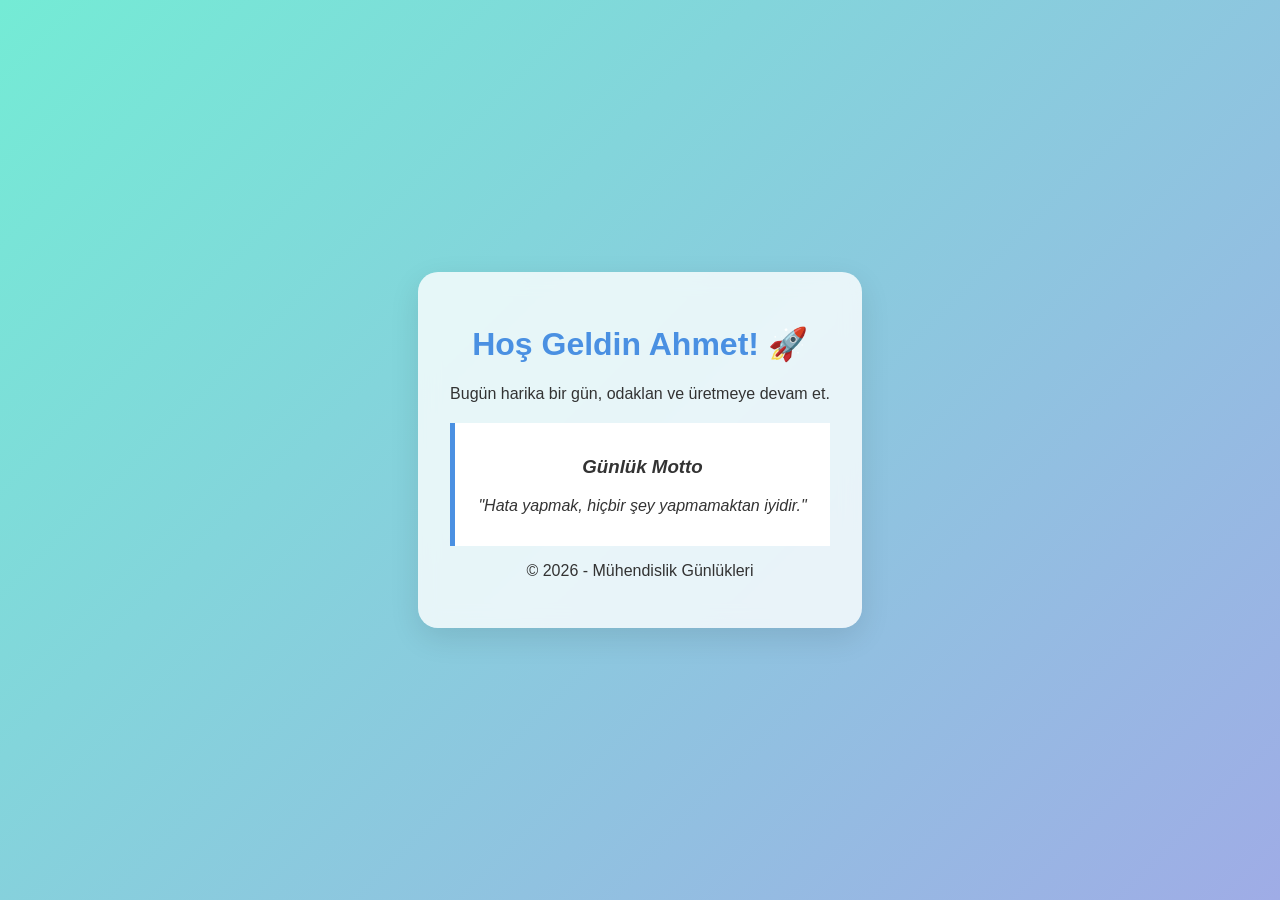
==== index.html @ e330e811 "Add files via upload" ====
<!DOCTYPE html>
<html lang="tr">
<head>
    <meta charset="UTF-8">
    <meta name="viewport" content="width=device-width, initial-scale=1.0">
    <title>Benim Mutlu Alanım</title>
    <link rel="stylesheet" href="style.css"> </head>
<body>

    <div class="container">
        <header>
            <h1>Hoş Geldin Ahmet! 🚀</h1>
            <p>Bugün harika bir gün, odaklan ve üretmeye devam et.</p>
        </header>

        <section class="motivation">
            <div class="card">
                <h3>Günlük Motto</h3>
                <p>"Hata yapmak, hiçbir şey yapmamaktan iyidir."</p>
            </div>
        </section>

        <footer>
            <p>© 2026 - Mühendislik Günlükleri</p>
        </footer>
    </div>

</body>
</html>
---- style.css ----
body {
    background: linear-gradient(135deg, #74ebd5 0%, #9face6 100%); /* Rahatlatıcı bir geçiş */
    font-family: 'Segoe UI', Tahoma, Geneva, Verdana, sans-serif;
    display: flex;
    justify-content: center;
    align-items: center;
    height: 100vh;
    margin: 0;
    color: #333;
}

.container {
    background: rgba(255, 255, 255, 0.8); /* Yarı şeffaf beyaz */
    padding: 2rem;
    border-radius: 20px;
    box-shadow: 0 10px 30px rgba(0,0,0,0.1);
    text-align: center;
    backdrop-filter: blur(10px); /* Cam efekti */
}

h1 {
    color: #4a90e2;
}

.card {
    background: #fff;
    padding: 15px;
    border-left: 5px solid #4a90e2;
    margin-top: 20px;
    font-style: italic;
}
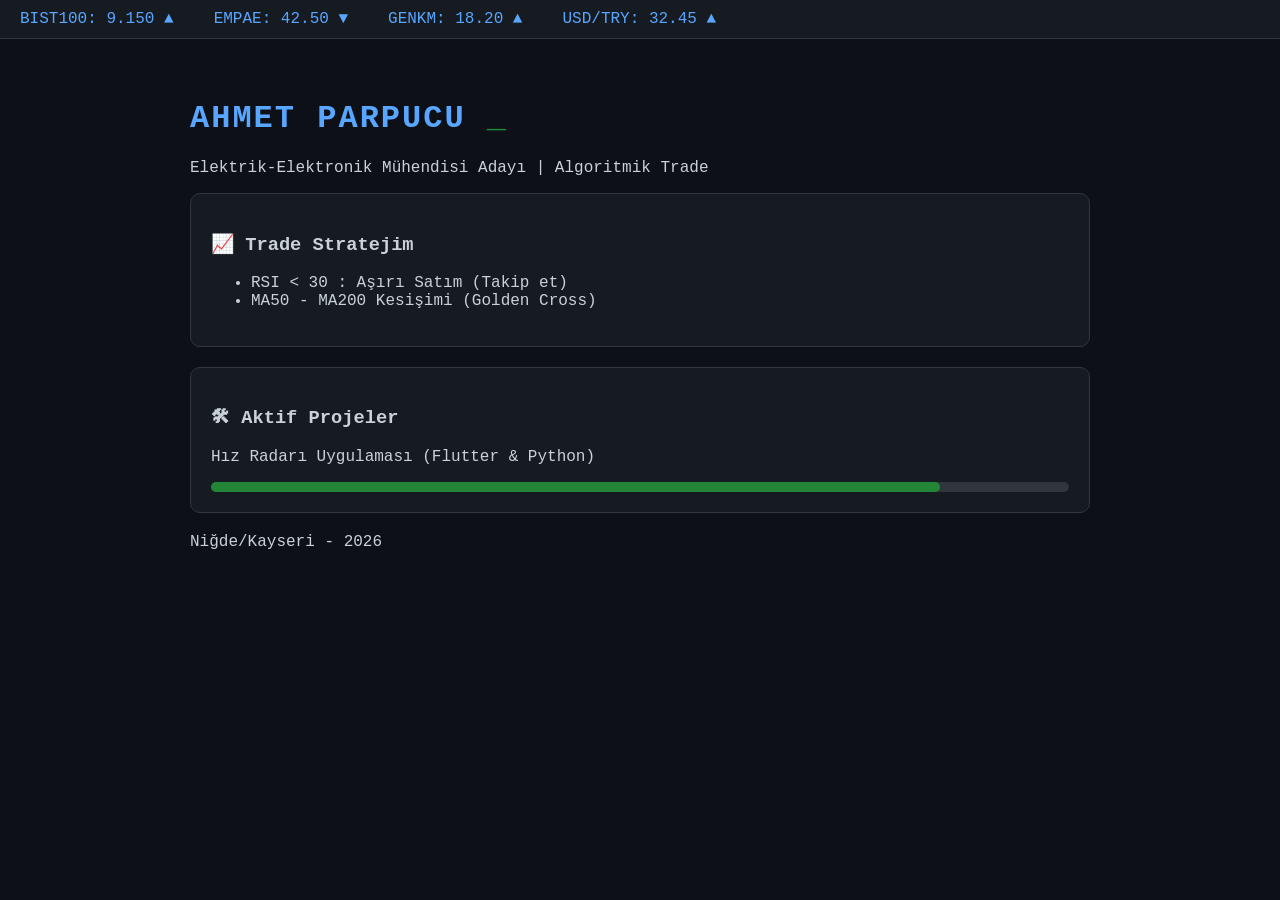
==== commit 9bd838d5: "Add files via upload" ====
--- a/index.html
+++ b/index.html
@@ -3,25 +3,44 @@
 <head>
     <meta charset="UTF-8">
     <meta name="viewport" content="width=device-width, initial-scale=1.0">
-    <title>Benim Mutlu Alanım</title>
-    <link rel="stylesheet" href="style.css"> </head>
+    <title>Ahmet'in Kontrol Paneli</title>
+    <link rel="stylesheet" href="style.css">
+</head>
 <body>
 
-    <div class="container">
+    <div class="ticker-wrap">
+        <div class="ticker">
+            <span class="ticker-item">BIST100: 9.150 ▲</span>
+            <span class="ticker-item">EMPAE: 42.50 ▼</span>
+            <span class="ticker-item">GENKM: 18.20 ▲</span>
+            <span class="ticker-item">USD/TRY: 32.45 ▲</span>
+        </div>
+    </div>
+
+    <div class="main-container">
         <header>
-            <h1>Hoş Geldin Ahmet! 🚀</h1>
-            <p>Bugün harika bir gün, odaklan ve üretmeye devam et.</p>
+            <h1>AHMET PARPUCU <span class="blink">_</span></h1>
+            <p>Elektrik-Elektronik Mühendisi Adayı | Algoritmik Trade</p>
         </header>
 
-        <section class="motivation">
-            <div class="card">
-                <h3>Günlük Motto</h3>
-                <p>"Hata yapmak, hiçbir şey yapmamaktan iyidir."</p>
+        <div class="grid-container">
+            <div class="glass-card">
+                <h3>📈 Trade Stratejim</h3>
+                <ul>
+                    <li>RSI < 30 : Aşırı Satım (Takip et)</li>
+                    <li>MA50 - MA200 Kesişimi (Golden Cross)</li>
+                </ul>
             </div>
-        </section>
+
+            <div class="glass-card">
+                <h3>🛠 Aktif Projeler</h3>
+                <p>Hız Radarı Uygulaması (Flutter & Python)</p>
+                <div class="progress-bar"><div class="progress" style="width: 85%;"></div></div>
+            </div>
+        </div>
 
         <footer>
-            <p>© 2026 - Mühendislik Günlükleri</p>
+            <p>Niğde/Kayseri - 2026</p>
         </footer>
     </div>
 
--- a/style.css
+++ b/style.css
@@ -1,31 +1,47 @@
 body {
-    background: linear-gradient(135deg, #74ebd5 0%, #9face6 100%); /* Rahatlatıcı bir geçiş */
-    font-family: 'Segoe UI', Tahoma, Geneva, Verdana, sans-serif;
-    display: flex;
-    justify-content: center;
-    align-items: center;
-    height: 100vh;
+    background-color: #0d1117; /* GitHub karanlık modu rengi */
+    color: #c9d1d9;
+    font-family: 'Courier New', Courier, monospace;
     margin: 0;
-    color: #333;
+    overflow-x: hidden;
 }
 
-.container {
-    background: rgba(255, 255, 255, 0.8); /* Yarı şeffaf beyaz */
-    padding: 2rem;
-    border-radius: 20px;
-    box-shadow: 0 10px 30px rgba(0,0,0,0.1);
-    text-align: center;
-    backdrop-filter: blur(10px); /* Cam efekti */
+.ticker-wrap {
+    background: #161b22;
+    padding: 10px 0;
+    border-bottom: 1px solid #30363d;
 }
 
-h1 {
-    color: #4a90e2;
+.ticker {
+    display: flex;
+    white-space: nowrap;
+    animation: marquee 20s linear infinite;
 }
 
-.card {
-    background: #fff;
-    padding: 15px;
-    border-left: 5px solid #4a90e2;
-    margin-top: 20px;
-    font-style: italic;
-}+@keyframes marquee {
+    0% { transform: translateX(100%); }
+    100% { transform: translateX(-100%); }
+}
+
+.ticker-item { margin: 0 20px; color: #58a6ff; }
+
+.main-container { padding: 40px; max-width: 900px; margin: auto; }
+
+h1 { color: #58a6ff; letter-spacing: 2px; }
+
+.blink { animation: blinker 1s linear infinite; color: #238636; }
+@keyframes blinker { 50% { opacity: 0; } }
+
+.glass-card {
+    background: #161b22;
+    border: 1px solid #30363d;
+    padding: 20px;
+    border-radius: 10px;
+    margin-bottom: 20px;
+    transition: 0.3s;
+}
+
+.glass-card:hover { border-color: #58a6ff; transform: translateY(-5px); }
+
+.progress-bar { background: #30363d; border-radius: 5px; height: 10px; margin-top: 10px; }
+.progress { background: #238636; height: 100%; border-radius: 5px; }
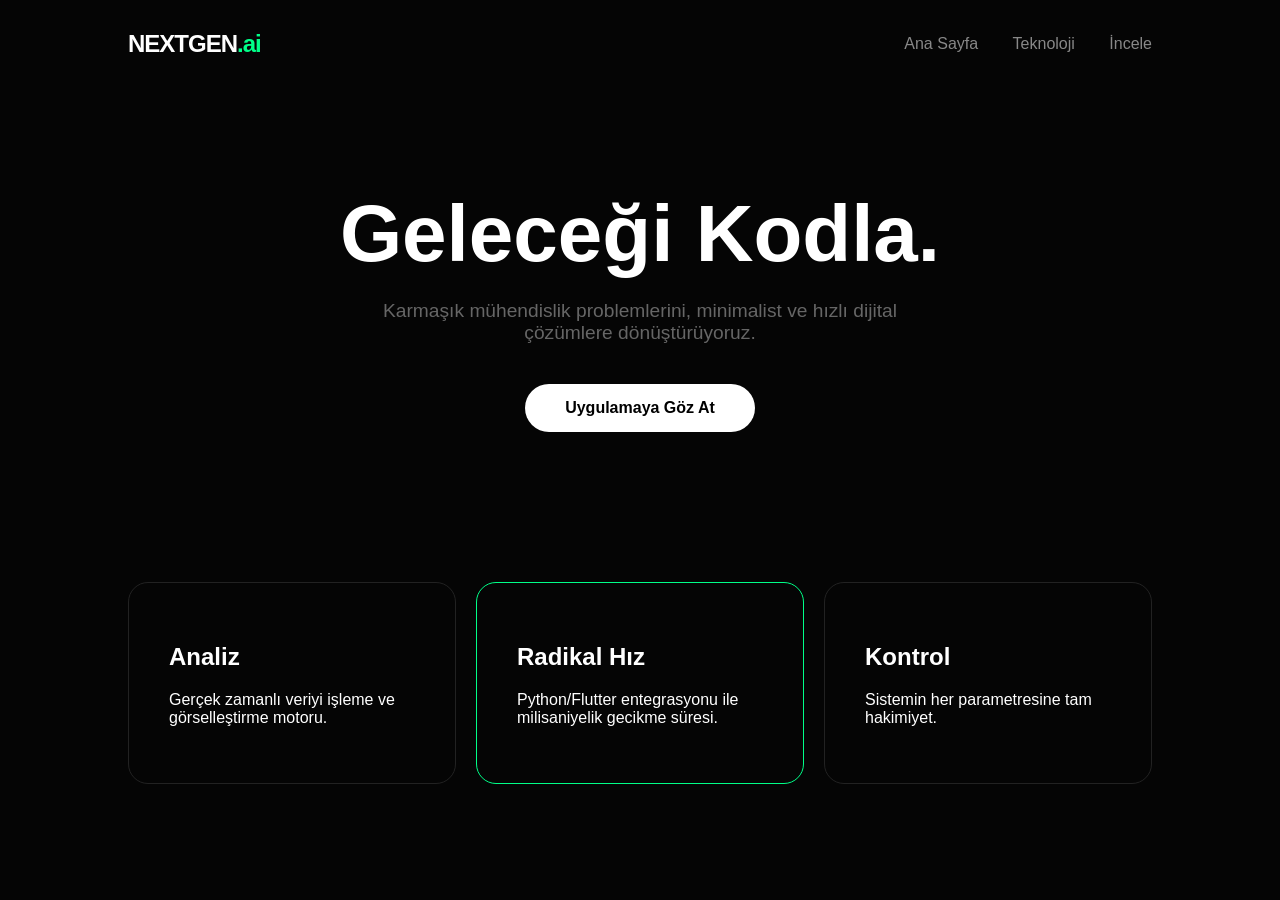
==== commit d5b2e172: "Add files via upload" ====
--- a/index.html
+++ b/index.html
@@ -2,47 +2,42 @@
 <html lang="tr">
 <head>
     <meta charset="UTF-8">
-    <meta name="viewport" content="width=device-width, initial-scale=1.0">
-    <title>Ahmet'in Kontrol Paneli</title>
+    <title>NextGen | Mühendislik Çözümleri</title>
     <link rel="stylesheet" href="style.css">
 </head>
 <body>
 
-    <div class="ticker-wrap">
-        <div class="ticker">
-            <span class="ticker-item">BIST100: 9.150 ▲</span>
-            <span class="ticker-item">EMPAE: 42.50 ▼</span>
-            <span class="ticker-item">GENKM: 18.20 ▲</span>
-            <span class="ticker-item">USD/TRY: 32.45 ▲</span>
-        </div>
-    </div>
+    <header class="navbar">
+        <div class="brand">NEXTGEN<span>.ai</span></div>
+        <nav>
+            <a href="#">Ana Sayfa</a>
+            <a href="#">Teknoloji</a>
+            <a href="#" class="cta-nav">İncele</a>
+        </nav>
+    </header>
 
-    <div class="main-container">
-        <header>
-            <h1>AHMET PARPUCU <span class="blink">_</span></h1>
-            <p>Elektrik-Elektronik Mühendisi Adayı | Algoritmik Trade</p>
-        </header>
+    <main>
+        <section class="hero-section">
+            <h1>Geleceği Kodla.</h1>
+            <p>Karmaşık mühendislik problemlerini, minimalist ve hızlı dijital çözümlere dönüştürüyoruz.</p>
+            <div class="main-cta">Uygulamaya Göz At</div>
+        </section>
 
-        <div class="grid-container">
-            <div class="glass-card">
-                <h3>📈 Trade Stratejim</h3>
-                <ul>
-                    <li>RSI < 30 : Aşırı Satım (Takip et)</li>
-                    <li>MA50 - MA200 Kesişimi (Golden Cross)</li>
-                </ul>
+        <section class="grid-section">
+            <div class="box">
+                <h2>Analiz</h2>
+                <p>Gerçek zamanlı veriyi işleme ve görselleştirme motoru.</p>
             </div>
-
-            <div class="glass-card">
-                <h3>🛠 Aktif Projeler</h3>
-                <p>Hız Radarı Uygulaması (Flutter & Python)</p>
-                <div class="progress-bar"><div class="progress" style="width: 85%;"></div></div>
+            <div class="box highlight">
+                <h2>Radikal Hız</h2>
+                <p>Python/Flutter entegrasyonu ile milisaniyelik gecikme süresi.</p>
             </div>
-        </div>
-
-        <footer>
-            <p>Niğde/Kayseri - 2026</p>
-        </footer>
-    </div>
+            <div class="box">
+                <h2>Kontrol</h2>
+                <p>Sistemin her parametresine tam hakimiyet.</p>
+            </div>
+        </section>
+    </main>
 
 </body>
 </html>
--- a/style.css
+++ b/style.css
@@ -1,47 +1,33 @@
 body {
-    background-color: #0d1117; /* GitHub karanlık modu rengi */
-    color: #c9d1d9;
-    font-family: 'Courier New', Courier, monospace;
+    background-color: #050505;
+    color: #ffffff;
+    font-family: 'Helvetica Neue', Arial, sans-serif;
     margin: 0;
-    overflow-x: hidden;
 }
 
-.ticker-wrap {
-    background: #161b22;
-    padding: 10px 0;
-    border-bottom: 1px solid #30363d;
+.navbar {
+    display: flex;
+    justify-content: space-between;
+    padding: 30px 10%;
+    align-items: center;
 }
 
-.ticker {
-    display: flex;
-    white-space: nowrap;
-    animation: marquee 20s linear infinite;
+.brand { font-size: 1.5rem; font-weight: 800; letter-spacing: -1px; }
+.brand span { color: #00ff88; }
+
+.navbar nav a { color: #888; text-decoration: none; margin-left: 30px; transition: 0.3s; }
+.navbar nav a:hover { color: #fff; }
+
+.hero-section { text-align: center; padding: 100px 20px; }
+.hero-section h1 { font-size: 5rem; margin: 0; }
+.hero-section p { color: #666; font-size: 1.2rem; max-width: 600px; margin: 20px auto; }
+
+.main-cta {
+    background: #fff; color: #000; display: inline-block; padding: 15px 40px;
+    border-radius: 50px; font-weight: bold; cursor: pointer; margin-top: 20px;
 }
 
-@keyframes marquee {
-    0% { transform: translateX(100%); }
-    100% { transform: translateX(-100%); }
-}
-
-.ticker-item { margin: 0 20px; color: #58a6ff; }
-
-.main-container { padding: 40px; max-width: 900px; margin: auto; }
-
-h1 { color: #58a6ff; letter-spacing: 2px; }
-
-.blink { animation: blinker 1s linear infinite; color: #238636; }
-@keyframes blinker { 50% { opacity: 0; } }
-
-.glass-card {
-    background: #161b22;
-    border: 1px solid #30363d;
-    padding: 20px;
-    border-radius: 10px;
-    margin-bottom: 20px;
-    transition: 0.3s;
-}
-
-.glass-card:hover { border-color: #58a6ff; transform: translateY(-5px); }
-
-.progress-bar { background: #30363d; border-radius: 5px; height: 10px; margin-top: 10px; }
-.progress { background: #238636; height: 100%; border-radius: 5px; }+.grid-section { display: grid; grid-template-columns: repeat(3, 1fr); gap: 20px; padding: 0 10%; margin-top: 50px; }
+.box { border: 1px solid #222; padding: 40px; border-radius: 20px; transition: 0.4s; }
+.box:hover { border-color: #fff; transform: translateY(-10px); }
+.highlight { border-color: #00ff88; }
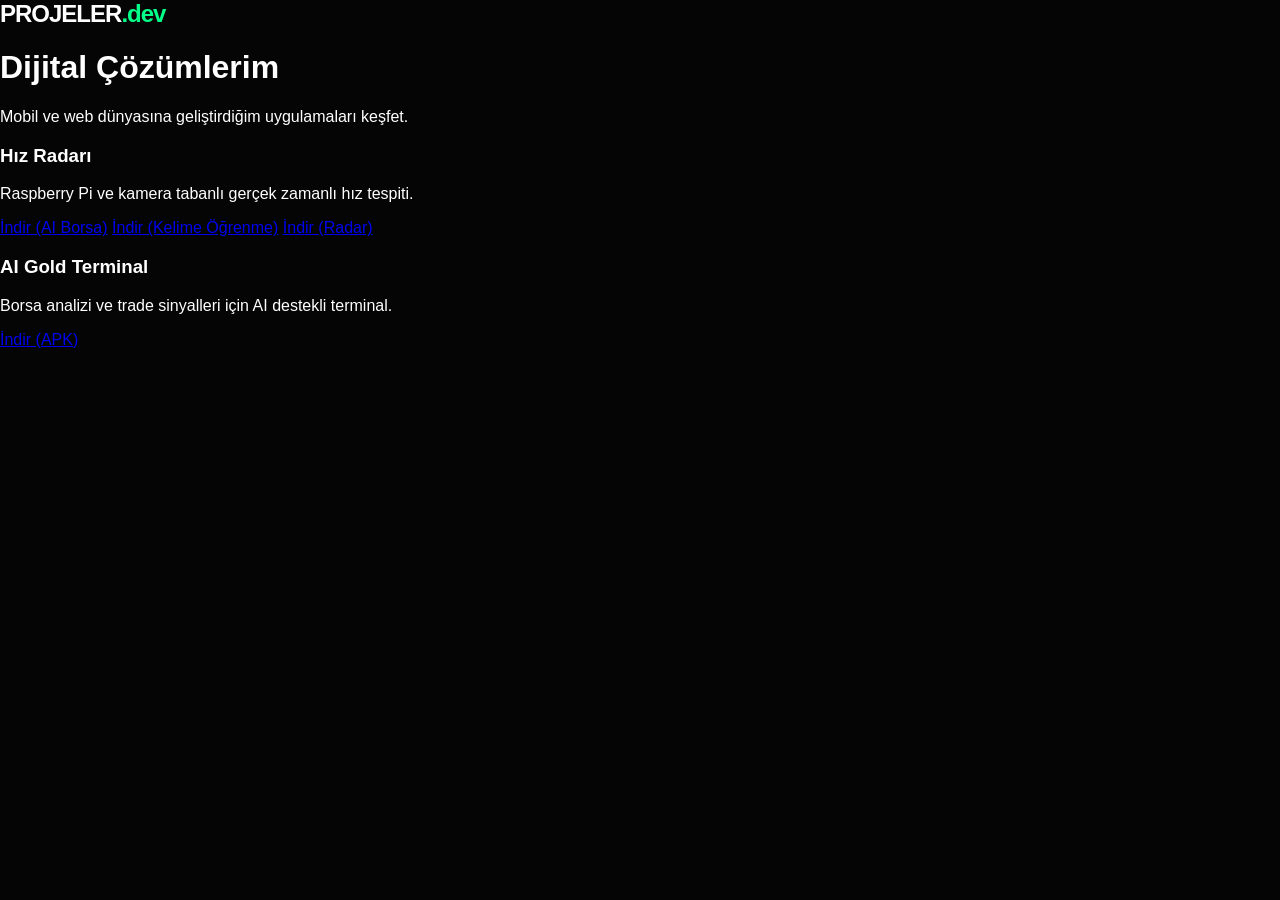
==== commit 2d5c28cf: "Add files via upload" ====
--- a/index.html
+++ b/index.html
@@ -2,42 +2,37 @@
 <html lang="tr">
 <head>
     <meta charset="UTF-8">
-    <title>NextGen | Mühendislik Çözümleri</title>
+    <title>Ahmet'in Uygulama Portfolyosu</title>
     <link rel="stylesheet" href="style.css">
 </head>
 <body>
 
-    <header class="navbar">
-        <div class="brand">NEXTGEN<span>.ai</span></div>
-        <nav>
-            <a href="#">Ana Sayfa</a>
-            <a href="#">Teknoloji</a>
-            <a href="#" class="cta-nav">İncele</a>
-        </nav>
+    <nav>
+        <div class="brand">PROJELER<span>.dev</span></div>
+    </nav>
+
+    <header class="hero">
+        <h1>Dijital Çözümlerim</h1>
+        <p>Mobil ve web dünyasına geliştirdiğim uygulamaları keşfet.</p>
     </header>
 
-    <main>
-        <section class="hero-section">
-            <h1>Geleceği Kodla.</h1>
-            <p>Karmaşık mühendislik problemlerini, minimalist ve hızlı dijital çözümlere dönüştürüyoruz.</p>
-            <div class="main-cta">Uygulamaya Göz At</div>
-        </section>
+    <section class="app-grid">
+        <div class="app-card">
+            <h3>Hız Radarı</h3>
+            <p>Raspberry Pi ve kamera tabanlı gerçek zamanlı hız tespiti.</p>
+          <a href="https://github.com/ahmet-parpucu51/mutlu-alanim/releases/download/v1.0/AI_BORSA.apk" class="download-btn">İndir (AI Borsa)</a>
 
-        <section class="grid-section">
-            <div class="box">
-                <h2>Analiz</h2>
-                <p>Gerçek zamanlı veriyi işleme ve görselleştirme motoru.</p>
-            </div>
-            <div class="box highlight">
-                <h2>Radikal Hız</h2>
-                <p>Python/Flutter entegrasyonu ile milisaniyelik gecikme süresi.</p>
-            </div>
-            <div class="box">
-                <h2>Kontrol</h2>
-                <p>Sistemin her parametresine tam hakimiyet.</p>
-            </div>
-        </section>
-    </main>
+<a href="https://github.com/ahmet-parpucu51/mutlu-alanim/releases/download/v1.0/kelime_ogrenme.apk" class="download-btn">İndir (Kelime Öğrenme)</a>
+
+<a href="https://github.com/ahmet-parpucu51/mutlu-alanim/releases/download/v1.0/mobile.radar.apk" class="download-btn">İndir (Radar)</a>
+        </div>
+
+        <div class="app-card">
+            <h3>AI Gold Terminal</h3>
+            <p>Borsa analizi ve trade sinyalleri için AI destekli terminal.</p>
+            <a href="#" class="download-btn">İndir (APK)</a>
+        </div>
+    </section>
 
 </body>
 </html>
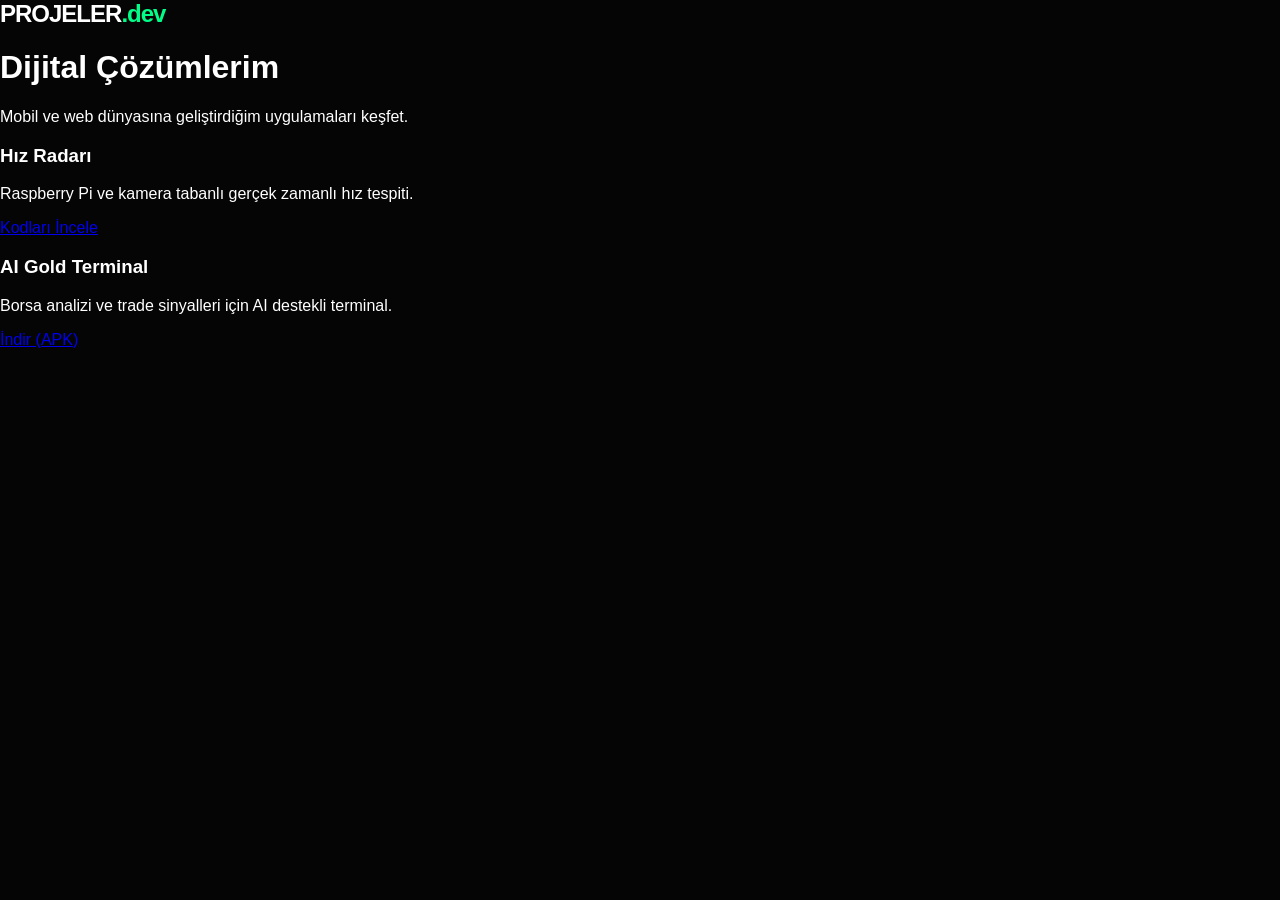
==== commit f7670469: "Add files via upload" ====
--- a/index.html
+++ b/index.html
@@ -2,7 +2,11 @@
 <html lang="tr">
 <head>
     <meta charset="UTF-8">
+    <meta name="viewport" content="width=device-width, initial-scale=1.0">
     <title>Ahmet'in Uygulama Portfolyosu</title>
+    
+    <meta name="google-site-verification" content="UXQDxeBykDP3KL1BIM7Q8jVU5co3UbtxSl4h3eMfzz0" />
+    
     <link rel="stylesheet" href="style.css">
 </head>
 <body>
@@ -20,11 +24,7 @@
         <div class="app-card">
             <h3>Hız Radarı</h3>
             <p>Raspberry Pi ve kamera tabanlı gerçek zamanlı hız tespiti.</p>
-          <a href="https://github.com/ahmet-parpucu51/mutlu-alanim/releases/download/v1.0/AI_BORSA.apk" class="download-btn">İndir (AI Borsa)</a>
-
-<a href="https://github.com/ahmet-parpucu51/mutlu-alanim/releases/download/v1.0/kelime_ogrenme.apk" class="download-btn">İndir (Kelime Öğrenme)</a>
-
-<a href="https://github.com/ahmet-parpucu51/mutlu-alanim/releases/download/v1.0/mobile.radar.apk" class="download-btn">İndir (Radar)</a>
+            <a href="https://github.com/ahmet-parpucu51/mutlu-alanim" class="download-btn">Kodları İncele</a>
         </div>
 
         <div class="app-card">
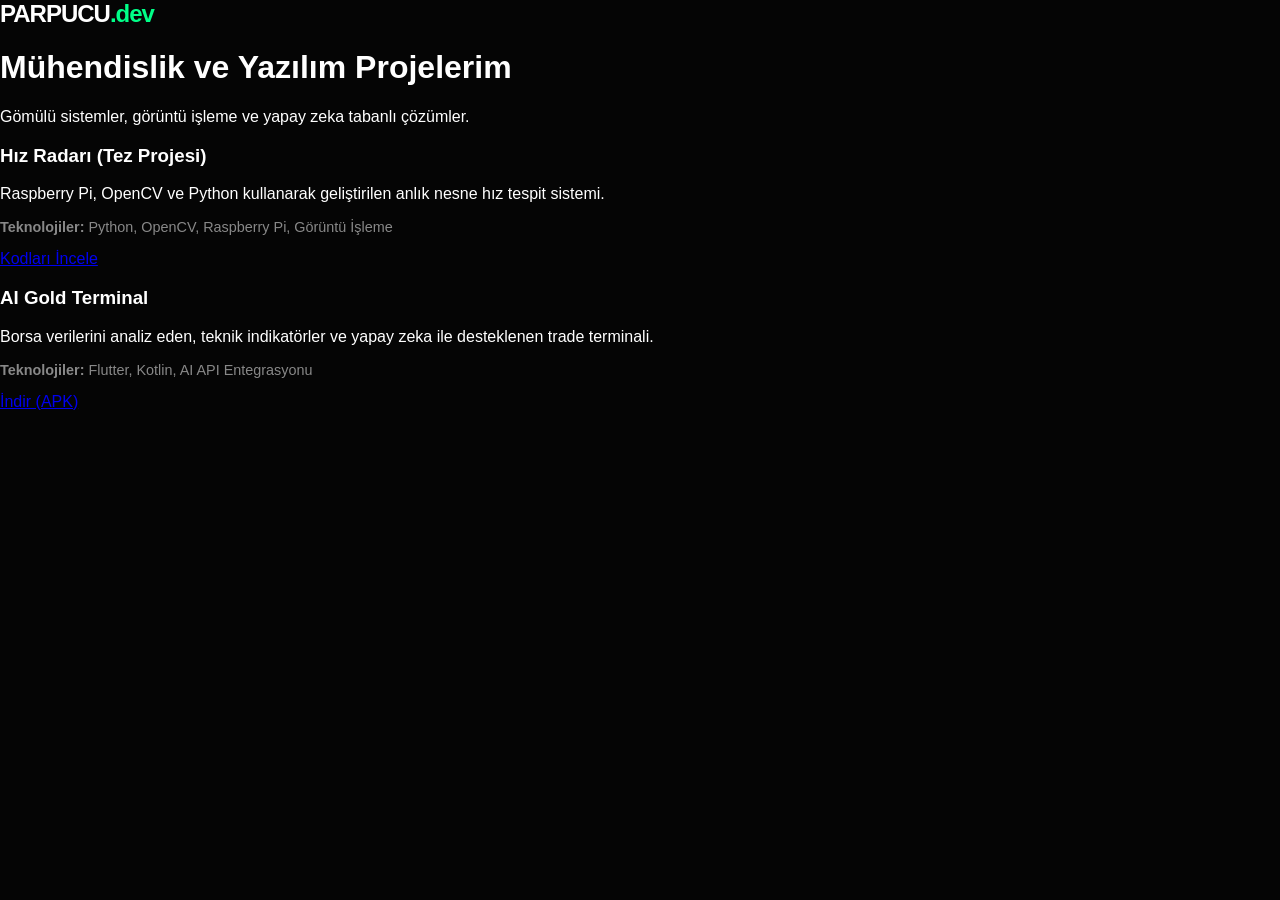
==== commit 238812a8: "Add files via upload" ====
--- a/index.html
+++ b/index.html
@@ -3,7 +3,7 @@
 <head>
     <meta charset="UTF-8">
     <meta name="viewport" content="width=device-width, initial-scale=1.0">
-    <title>Ahmet'in Uygulama Portfolyosu</title>
+    <title>Ahmet Parpucu | Mühendislik Portfolyosu</title>
     
     <meta name="google-site-verification" content="UXQDxeBykDP3KL1BIM7Q8jVU5co3UbtxSl4h3eMfzz0" />
     
@@ -12,26 +12,34 @@
 <body>
 
     <nav>
-        <div class="brand">PROJELER<span>.dev</span></div>
+        <div class="brand">PARPUCU<span>.dev</span></div>
     </nav>
 
     <header class="hero">
-        <h1>Dijital Çözümlerim</h1>
-        <p>Mobil ve web dünyasına geliştirdiğim uygulamaları keşfet.</p>
+        <h1>Mühendislik ve Yazılım Projelerim</h1>
+        <p>Gömülü sistemler, görüntü işleme ve yapay zeka tabanlı çözümler.</p>
     </header>
 
     <section class="app-grid">
+        
         <div class="app-card">
-            <h3>Hız Radarı</h3>
-            <p>Raspberry Pi ve kamera tabanlı gerçek zamanlı hız tespiti.</p>
+            <h3>Hız Radarı (Tez Projesi)</h3>
+            <p>Raspberry Pi, OpenCV ve Python kullanarak geliştirilen anlık nesne hız tespit sistemi.</p>
+            <div style="margin: 15px 0; font-size: 0.9rem; color: #888;">
+                <p><strong>Teknolojiler:</strong> Python, OpenCV, Raspberry Pi, Görüntü İşleme</p>
+            </div>
             <a href="https://github.com/ahmet-parpucu51/mutlu-alanim" class="download-btn">Kodları İncele</a>
         </div>
 
         <div class="app-card">
             <h3>AI Gold Terminal</h3>
-            <p>Borsa analizi ve trade sinyalleri için AI destekli terminal.</p>
+            <p>Borsa verilerini analiz eden, teknik indikatörler ve yapay zeka ile desteklenen trade terminali.</p>
+            <div style="margin: 15px 0; font-size: 0.9rem; color: #888;">
+                <p><strong>Teknolojiler:</strong> Flutter, Kotlin, AI API Entegrasyonu</p>
+            </div>
             <a href="#" class="download-btn">İndir (APK)</a>
         </div>
+
     </section>
 
 </body>
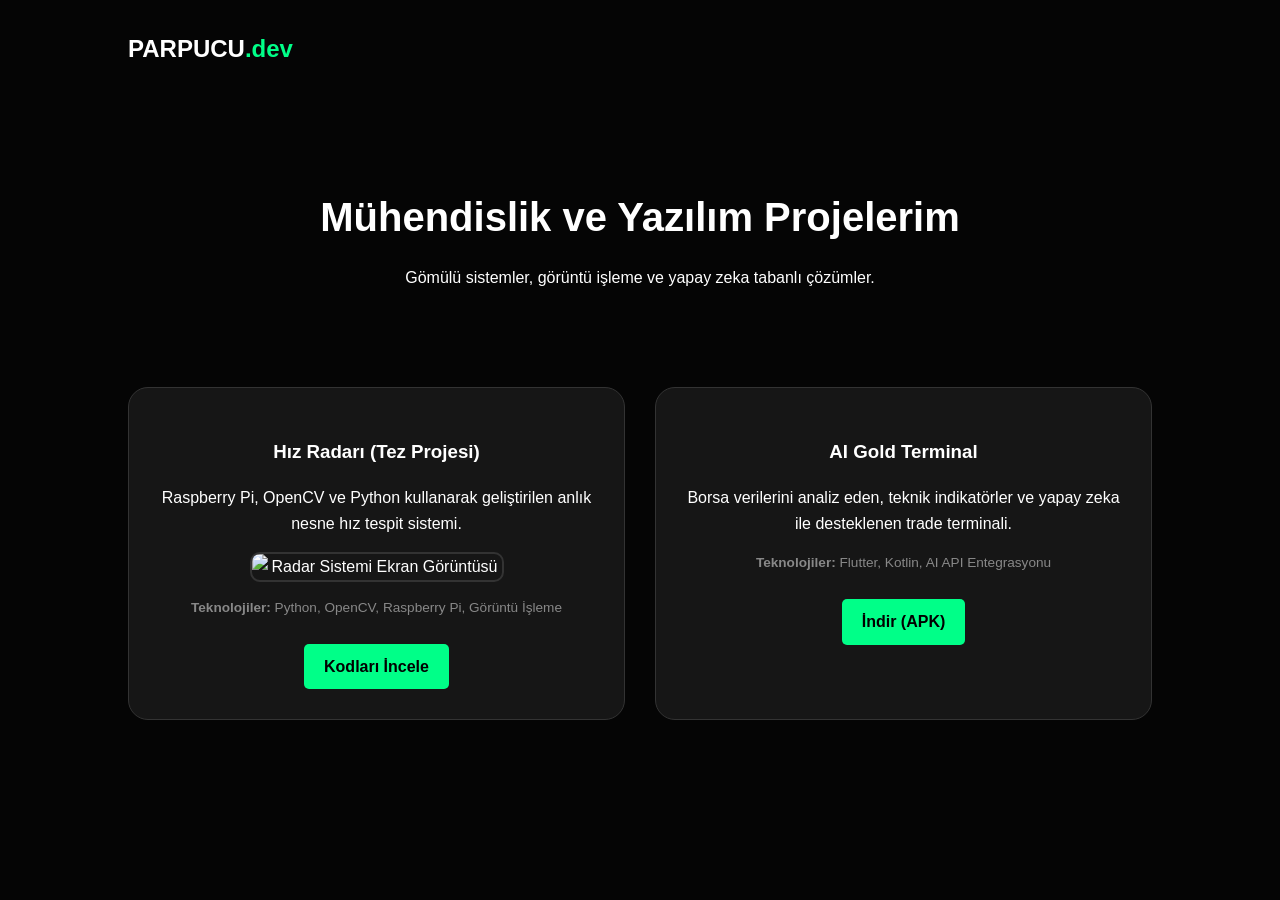
==== commit 08be0ce9: "Add files via upload" ====
--- a/index.html
+++ b/index.html
@@ -25,7 +25,10 @@
         <div class="app-card">
             <h3>Hız Radarı (Tez Projesi)</h3>
             <p>Raspberry Pi, OpenCV ve Python kullanarak geliştirilen anlık nesne hız tespit sistemi.</p>
-            <div style="margin: 15px 0; font-size: 0.9rem; color: #888;">
+            
+            <img src="radar_ekran.jpg" alt="Radar Sistemi Ekran Görüntüsü" class="app-screenshot">
+
+            <div class="tech-stack">
                 <p><strong>Teknolojiler:</strong> Python, OpenCV, Raspberry Pi, Görüntü İşleme</p>
             </div>
             <a href="https://github.com/ahmet-parpucu51/mutlu-alanim" class="download-btn">Kodları İncele</a>
@@ -34,7 +37,7 @@
         <div class="app-card">
             <h3>AI Gold Terminal</h3>
             <p>Borsa verilerini analiz eden, teknik indikatörler ve yapay zeka ile desteklenen trade terminali.</p>
-            <div style="margin: 15px 0; font-size: 0.9rem; color: #888;">
+            <div class="tech-stack">
                 <p><strong>Teknolojiler:</strong> Flutter, Kotlin, AI API Entegrasyonu</p>
             </div>
             <a href="#" class="download-btn">İndir (APK)</a>
--- a/style.css
+++ b/style.css
@@ -1,33 +1,39 @@
 body {
     background-color: #050505;
     color: #ffffff;
-    font-family: 'Helvetica Neue', Arial, sans-serif;
+    font-family: 'Segoe UI', Arial, sans-serif;
     margin: 0;
+    line-height: 1.6;
 }
 
-.navbar {
-    display: flex;
-    justify-content: space-between;
-    padding: 30px 10%;
-    align-items: center;
+nav { padding: 30px 10%; display: flex; align-items: center; }
+.brand { font-size: 1.5rem; font-weight: 800; }
+.brand span { color: #00ff88; }
+
+.hero { text-align: center; padding: 60px 20px; }
+.hero h1 { font-size: 2.5rem; margin-bottom: 10px; }
+
+.app-grid { display: grid; grid-template-columns: repeat(auto-fit, minmax(300px, 1fr)); gap: 30px; padding: 20px 10%; }
+
+.app-card { 
+    background: #161616; padding: 30px; border-radius: 20px; 
+    border: 1px solid #333; transition: 0.3s; text-align: center;
+}
+.app-card:hover { border-color: #00ff88; transform: translateY(-10px); }
+
+.app-screenshot {
+    width: 100%;
+    max-width: 250px;
+    margin: 15px auto;
+    display: block;
+    border-radius: 10px;
+    border: 2px solid #333;
 }
 
-.brand { font-size: 1.5rem; font-weight: 800; letter-spacing: -1px; }
-.brand span { color: #00ff88; }
+.tech-stack { margin: 15px 0; font-size: 0.85rem; color: #888; }
 
-.navbar nav a { color: #888; text-decoration: none; margin-left: 30px; transition: 0.3s; }
-.navbar nav a:hover { color: #fff; }
-
-.hero-section { text-align: center; padding: 100px 20px; }
-.hero-section h1 { font-size: 5rem; margin: 0; }
-.hero-section p { color: #666; font-size: 1.2rem; max-width: 600px; margin: 20px auto; }
-
-.main-cta {
-    background: #fff; color: #000; display: inline-block; padding: 15px 40px;
-    border-radius: 50px; font-weight: bold; cursor: pointer; margin-top: 20px;
-}
-
-.grid-section { display: grid; grid-template-columns: repeat(3, 1fr); gap: 20px; padding: 0 10%; margin-top: 50px; }
-.box { border: 1px solid #222; padding: 40px; border-radius: 20px; transition: 0.4s; }
-.box:hover { border-color: #fff; transform: translateY(-10px); }
-.highlight { border-color: #00ff88; }+.download-btn { 
+    display: inline-block; padding: 10px 20px; background: #00ff88; 
+    color: black; text-decoration: none; border-radius: 5px; font-weight: bold; 
+    margin-top: 10px;
+}
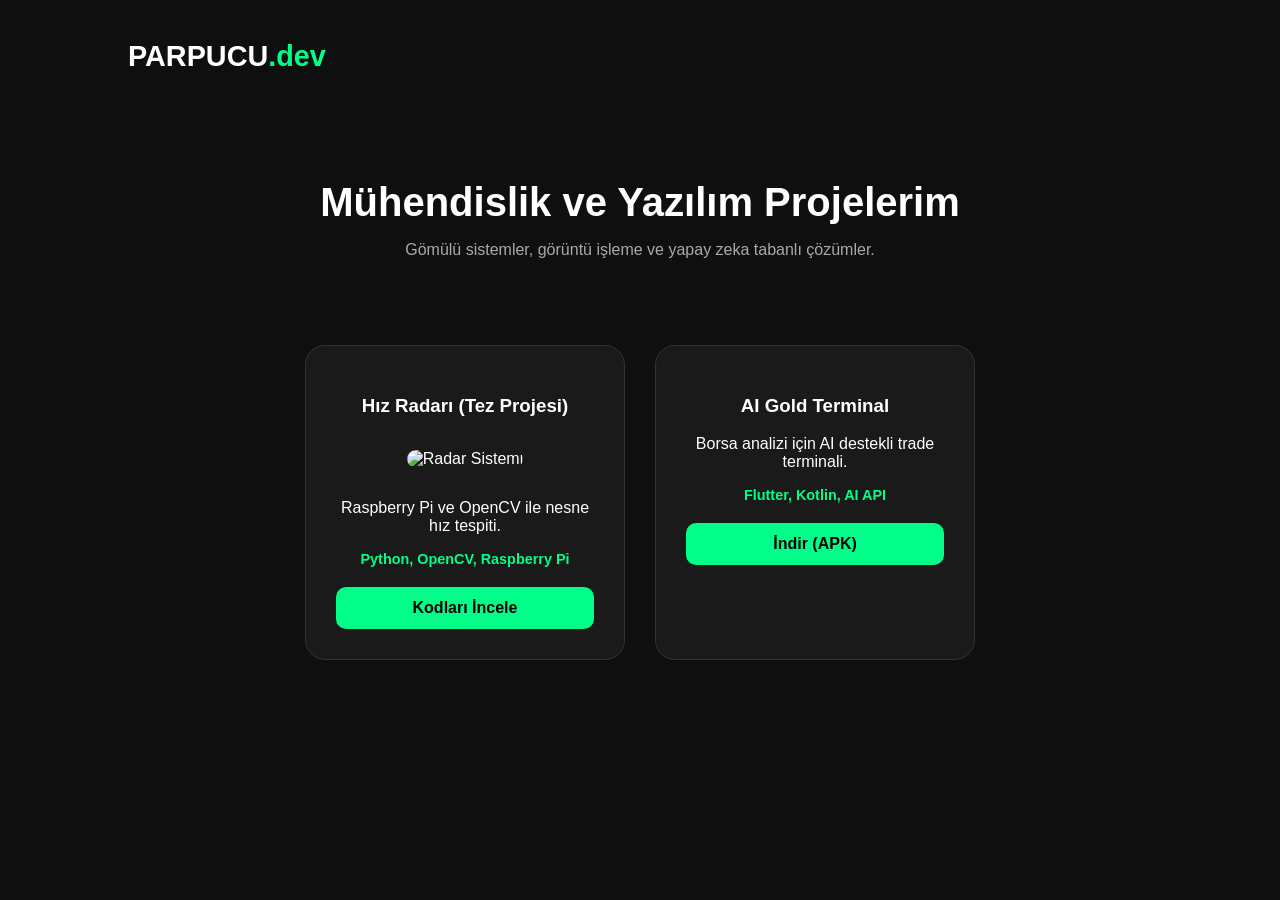
==== commit 66506ca9: "Add files via upload" ====
--- a/index.html
+++ b/index.html
@@ -4,9 +4,6 @@
     <meta charset="UTF-8">
     <meta name="viewport" content="width=device-width, initial-scale=1.0">
     <title>Ahmet Parpucu | Mühendislik Portfolyosu</title>
-    
-    <meta name="google-site-verification" content="UXQDxeBykDP3KL1BIM7Q8jVU5co3UbtxSl4h3eMfzz0" />
-    
     <link rel="stylesheet" href="style.css">
 </head>
 <body>
@@ -20,30 +17,22 @@
         <p>Gömülü sistemler, görüntü işleme ve yapay zeka tabanlı çözümler.</p>
     </header>
 
-    <section class="app-grid">
-        
-        <div class="app-card">
+    <main class="app-grid">
+        <article class="app-card">
             <h3>Hız Radarı (Tez Projesi)</h3>
-            <p>Raspberry Pi, OpenCV ve Python kullanarak geliştirilen anlık nesne hız tespit sistemi.</p>
-            
-            <img src="radar_ekran.jpg" alt="Radar Sistemi Ekran Görüntüsü" class="app-screenshot">
+            <img src="radar_ekran.jpg" alt="Radar Sistemi" class="app-screenshot">
+            <p>Raspberry Pi ve OpenCV ile nesne hız tespiti.</p>
+            <div class="tech-stack">Python, OpenCV, Raspberry Pi</div>
+            <a href="https://github.com/ahmet-parpucu51/mutlu-alanim" class="download-btn">Kodları İncele</a>
+        </article>
 
-            <div class="tech-stack">
-                <p><strong>Teknolojiler:</strong> Python, OpenCV, Raspberry Pi, Görüntü İşleme</p>
-            </div>
-            <a href="https://github.com/ahmet-parpucu51/mutlu-alanim" class="download-btn">Kodları İncele</a>
-        </div>
-
-        <div class="app-card">
+        <article class="app-card">
             <h3>AI Gold Terminal</h3>
-            <p>Borsa verilerini analiz eden, teknik indikatörler ve yapay zeka ile desteklenen trade terminali.</p>
-            <div class="tech-stack">
-                <p><strong>Teknolojiler:</strong> Flutter, Kotlin, AI API Entegrasyonu</p>
-            </div>
+            <p>Borsa analizi için AI destekli trade terminali.</p>
+            <div class="tech-stack">Flutter, Kotlin, AI API</div>
             <a href="#" class="download-btn">İndir (APK)</a>
-        </div>
-
-    </section>
+        </article>
+    </main>
 
 </body>
 </html>
--- a/style.css
+++ b/style.css
@@ -1,39 +1,55 @@
-body {
-    background-color: #050505;
-    color: #ffffff;
-    font-family: 'Segoe UI', Arial, sans-serif;
-    margin: 0;
-    line-height: 1.6;
+/* Genel Ayarlar */
+* { box-sizing: border-box; }
+body { 
+    background: #0f0f0f; 
+    color: #fff; 
+    font-family: 'Segoe UI', sans-serif; 
+    margin: 0; 
+    padding: 0; 
 }
 
-nav { padding: 30px 10%; display: flex; align-items: center; }
-.brand { font-size: 1.5rem; font-weight: 800; }
+/* Navigasyon */
+nav { padding: 40px 10%; font-weight: bold; font-size: 1.8rem; }
 .brand span { color: #00ff88; }
 
-.hero { text-align: center; padding: 60px 20px; }
+/* Başlık */
+.hero { text-align: center; padding: 40px 20px; margin-bottom: 30px; }
 .hero h1 { font-size: 2.5rem; margin-bottom: 10px; }
+.hero p { color: #aaa; }
 
-.app-grid { display: grid; grid-template-columns: repeat(auto-fit, minmax(300px, 1fr)); gap: 30px; padding: 20px 10%; }
+/* Grid Düzeni (Kutular burada hizalanır) */
+.app-grid { 
+    display: flex; 
+    flex-wrap: wrap; 
+    justify-content: center; 
+    gap: 30px; 
+    padding: 0 5%;
+}
 
+/* Kart Kutuları */
 .app-card { 
-    background: #161616; padding: 30px; border-radius: 20px; 
-    border: 1px solid #333; transition: 0.3s; text-align: center;
+    background: #1a1a1a; 
+    padding: 30px; 
+    border-radius: 20px; 
+    width: 320px; 
+    text-align: center; 
+    border: 1px solid #333;
+    transition: 0.3s;
 }
 .app-card:hover { border-color: #00ff88; transform: translateY(-10px); }
 
-.app-screenshot {
-    width: 100%;
-    max-width: 250px;
-    margin: 15px auto;
-    display: block;
-    border-radius: 10px;
-    border: 2px solid #333;
-}
+/* Görsel ve Yazılar */
+.app-screenshot { width: 100%; border-radius: 12px; margin: 15px 0; }
+.tech-stack { color: #00ff88; font-size: 0.9rem; margin: 15px 0; font-weight: bold; }
 
-.tech-stack { margin: 15px 0; font-size: 0.85rem; color: #888; }
-
+/* Buton */
 .download-btn { 
-    display: inline-block; padding: 10px 20px; background: #00ff88; 
-    color: black; text-decoration: none; border-radius: 5px; font-weight: bold; 
-    margin-top: 10px;
+    display: block; 
+    background: #00ff88; 
+    color: #000; 
+    padding: 12px; 
+    border-radius: 10px; 
+    text-decoration: none; 
+    font-weight: bold; 
+    margin-top: 20px;
 }
